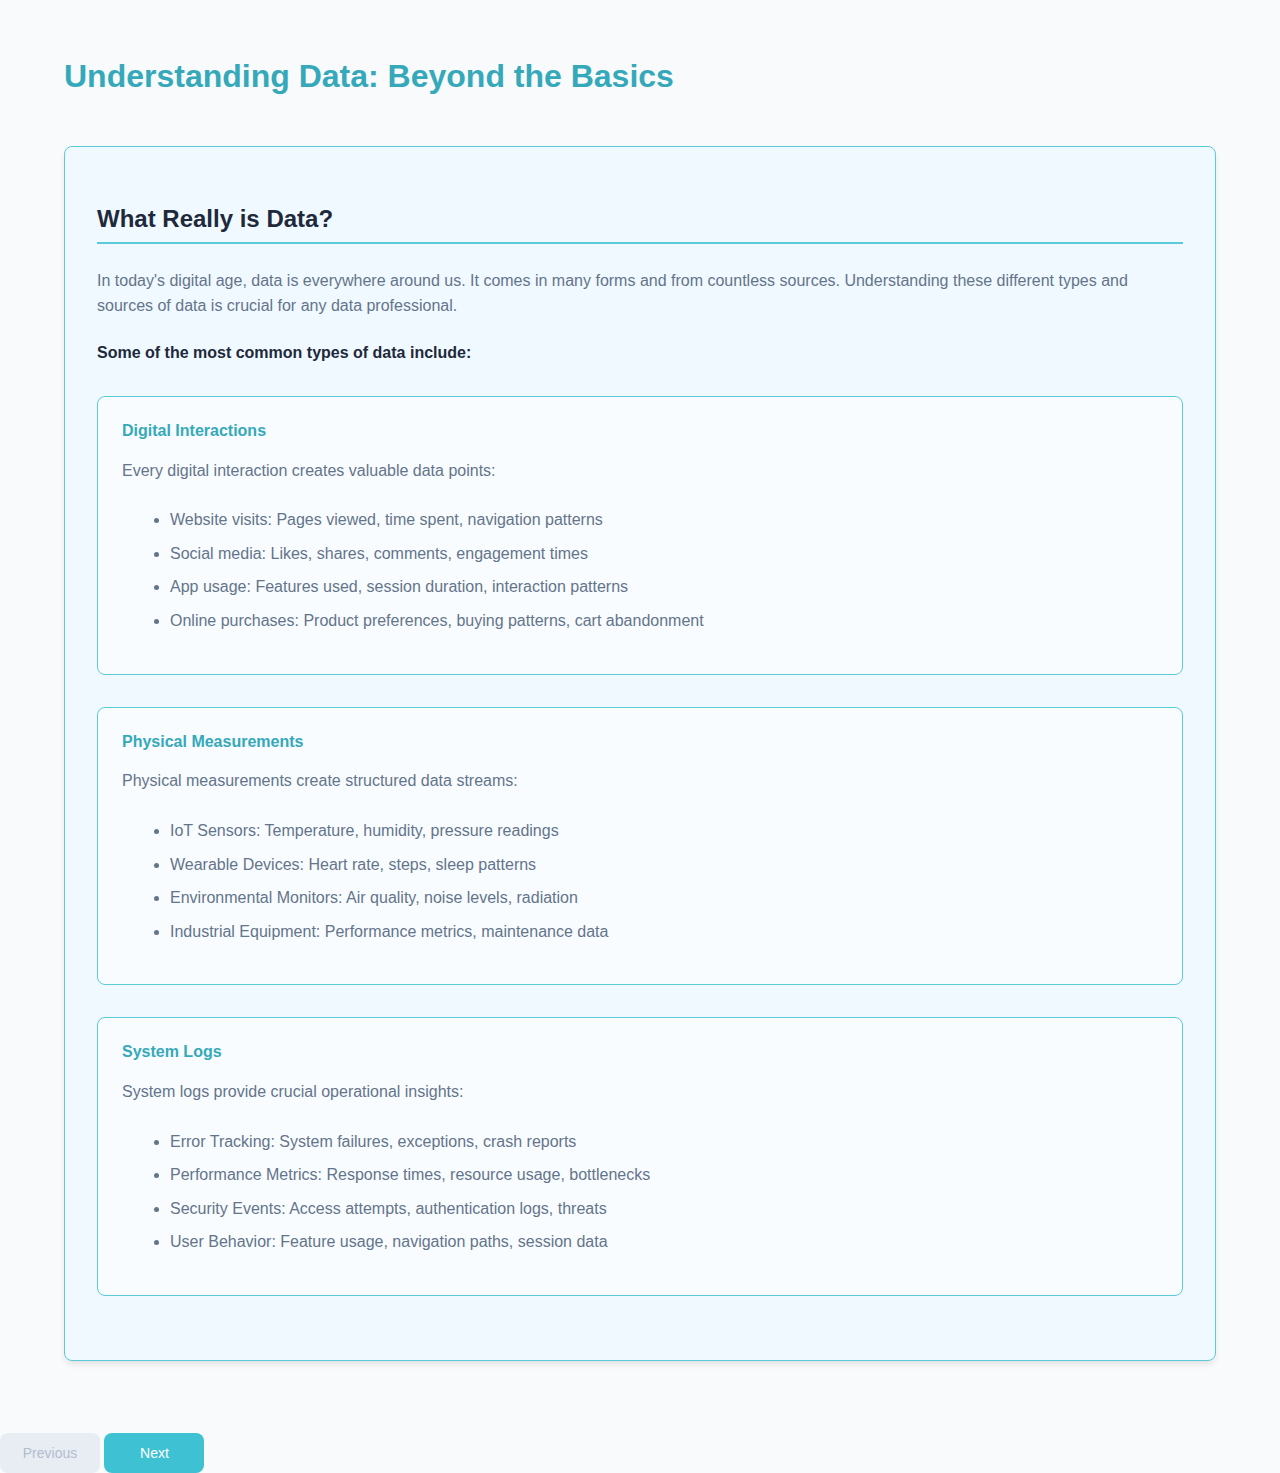
==== course/module1/sections/section1.html @ cb7e7705 "Initial Commit" ====
<!DOCTYPE html>
<html lang="en">
<head>
    <meta charset="UTF-8">
    <meta name="viewport" content="width=device-width, initial-scale=1.0">
    <title>Understanding Data: Beyond the Basics</title>
    <link rel="stylesheet" href="../../shared/styles.css">
</head>
<body>
    <div class="container">
        <!-- Title -->
        <h2>Understanding Data: Beyond the Basics</h2>
        
        <!-- All Sections Container -->
        <div class="sections-container">
            <!-- Introduction Section -->
            <div class="section learning-section" data-section="1">
                <h3 class="section-title">What Really is Data?</h3>
                
                <p>In today's digital age, data is everywhere around us. It comes in many forms and from countless sources. Understanding these different types and sources of data is crucial for any data professional.</p>

                <h4>Some of the most common types of data include:</h4>
                <div class="content-section">
                    <h4>Digital Interactions</h4>
                    <p>Every digital interaction creates valuable data points:</p>
                    <ul>
                        <li>Website visits: Pages viewed, time spent, navigation patterns</li>
                        <li>Social media: Likes, shares, comments, engagement times</li>
                        <li>App usage: Features used, session duration, interaction patterns</li>
                        <li>Online purchases: Product preferences, buying patterns, cart abandonment</li>
                    </ul>
                </div>

                <div class="content-section">
                    <h4>Physical Measurements</h4>
                    <p>Physical measurements create structured data streams:</p>
                    <ul>
                        <li>IoT Sensors: Temperature, humidity, pressure readings</li>
                        <li>Wearable Devices: Heart rate, steps, sleep patterns</li>
                        <li>Environmental Monitors: Air quality, noise levels, radiation</li>
                        <li>Industrial Equipment: Performance metrics, maintenance data</li>
                    </ul>
                </div>

                <div class="content-section">
                    <h4>System Logs</h4>
                    <p>System logs provide crucial operational insights:</p>
                    <ul>
                        <li>Error Tracking: System failures, exceptions, crash reports</li>
                        <li>Performance Metrics: Response times, resource usage, bottlenecks</li>
                        <li>Security Events: Access attempts, authentication logs, threats</li>
                        <li>User Behavior: Feature usage, navigation paths, session data</li>
                    </ul>
                </div>
            </div>
    </div>
    </div>
    <!-- Navigation Buttons -->
    <div class="nav-buttons">
        <button class="nav-button prev" onclick="window.location.href='section1.html'" disabled>Previous</button>
        <button class="nav-button next" onclick="window.location.href='section2.html'">Next</button>
    </div>

    <!-- Scripts -->
    <script src="../../shared/scorm_api.js"></script>
</body>
</html>
---- course/shared/styles.css ----
/* Modern Color Scheme and Variables */
:root {
    --primary-color: #3ec1d3;
    --primary-dark: #35a9b9;
    --primary-light: #5ccbd9;
    --secondary-color: #64748b;
    --accent-color: #ff6b6b;
    --text-color: #1e293b;
    --text-light: #64748b;
    --background-color: #f8fafc;
    --card-background: #ffffff;
    --success-color: #22c55e;
    --error-color: #ef4444;
    --border-radius: 0.5rem;
    --shadow-sm: 0 1px 2px 0 rgb(0 0 0 / 0.05);
    --shadow: 0 4px 6px -1px rgb(0 0 0 / 0.1);
    --max-width: 1200px;
    --header-height: 60px;
}

/* Reset and Base Styles */
*, *::before, *::after {
    box-sizing: border-box;
    margin: 0;
    padding: 0;
}

html {
    font-size: 16px;
    scroll-behavior: smooth;
}

body {
    font-family: 'Inter', -apple-system, BlinkMacSystemFont, 'Segoe UI', Roboto, Oxygen, Ubuntu, Cantarell, sans-serif;
    line-height: 1.6;
    color: var(--text-color);
    background-color: var(--background-color);
    -webkit-font-smoothing: antialiased;
    -moz-osx-font-smoothing: grayscale;
}

/* Typography */
h1, h2, h3, h4, h5, h6 {
    font-weight: 600;
    line-height: 1.3;
    margin-bottom: 1rem;
    color: var(--text-color);
}

h1 {
    font-size: 2.5rem;
    text-align: center;
    margin: 2rem 0;
    color: var(--primary-color);
}

h2 {
    font-size: 2rem;
    margin-top: 2rem;
    color: var(--primary-dark);
}

h3 {
    font-size: 1.5rem;
    margin-top: 1.5rem;
    color: var(--text-color);
}

p {
    margin-bottom: 1.5rem;
    color: var(--text-light);
}

/* Layout and Container */
.container {
    max-width: var(--max-width);
    margin: 0 auto;
    padding: 1.5rem;
    position: relative;
    min-height: 100vh;
    display: flex;
    flex-direction: column;
}

.content-wrapper {
    flex: 1;
    overflow-y: auto;
    padding-bottom: 100px; /* Space for timeline */
}

/* Navigation */
.module-navigation {
    display: none;
}

.navigation {
    display: none;
}

/* Content Sections */
.sections-container {
    display: block;
    width: 100%;
    margin-top: 2rem;
    position: relative;
}

.section {
    display: block;
    width: 100%;
    margin-bottom: 3rem;
    padding: 2rem;
    background-color: var(--card-background);
    border-radius: var(--border-radius);
    box-shadow: var(--shadow);
    position: relative;
}

/* Section Specific Styles */
.learning-section {
    background-color: #f0f9ff;
    border: 1px solid var(--primary-light);
}

.interactive-section {
    background-color: #fff7ed;
    border: 1px solid #fed7aa;
}

.quiz-section {
    background-color: #f0fdf4;
    border: 1px solid #86efac;
}

.section-title {
    font-size: 1.5rem;
    color: var(--text-color);
    margin-bottom: 1.5rem;
    padding-bottom: 0.5rem;
    border-bottom: 2px solid var(--primary-light);
}

/* Key Points */
.key-point {
    background-color: #f0f9ff;
    border-left: 4px solid var(--primary-color);
    padding: 1.5rem;
    margin: 1.5rem 0;
    border-radius: 0 var(--border-radius) var(--border-radius) 0;
}

/* Content Sections */
.content-section {
    margin: 2rem 0;
    padding: 1.5rem;
    background: rgba(255, 255, 255, 0.5);
    border-radius: var(--border-radius);
    border: 1px solid var(--primary-light);
}

.content-section h4 {
    color: var(--primary-dark);
    margin-bottom: 1rem;
}

.content-section ul {
    margin-left: 1.5rem;
}

/* Quiz Elements */
.quiz-question {
    background: white;
    border-radius: var(--border-radius);
    padding: 1.5rem;
    margin: 1.5rem 0;
    box-shadow: var(--shadow-sm);
    border: 1px solid #e2e8f0;
}

.quiz-options {
    display: flex;
    flex-direction: column;
    gap: 1rem;
    margin: 1.5rem 0;
}

.quiz-option {
    display: flex;
    align-items: center;
    gap: 0.5rem;
    padding: 0.75rem;
    border-radius: var(--border-radius);
    border: 1px solid #e2e8f0;
    transition: all 0.2s ease;
}

.quiz-option:hover {
    background-color: #f8fafc;
}

.quiz-option input[type="radio"] {
    width: 1.25rem;
    height: 1.25rem;
}

.quiz-option label {
    flex: 1;
    cursor: pointer;
    font-size: 1rem;
    color: var(--text-color);
}

/* Timeline Navigation */
.timeline-nav {
    position: fixed;
    bottom: 0;
    left: 0;
    right: 0;
    background: white;
    padding: 1rem;
    display: grid;
    grid-template-columns: 100px 1fr 100px;
    align-items: center;
    gap: 1rem;
    box-shadow: 0 -2px 10px rgba(0, 0, 0, 0.1);
    z-index: 1000;
}

.timeline-track {
    height: 2px;
    background: #e2e8f0;
    position: absolute;
    left: 50%;
    transform: translateX(-50%);
    width: calc(100% - 300px);
}

.timeline-dots {
    display: flex;
    justify-content: space-between;
    align-items: center;
    position: relative;
    width: 100%;
    padding: 0 1rem;
}

.timeline-dot {
    width: 12px;
    height: 12px;
    border-radius: 50%;
    background: white;
    border: 2px solid var(--secondary-color);
    cursor: pointer;
    position: relative;
    padding: 0;
    transition: all 0.3s ease;
}

.timeline-dot.active {
    background: var(--primary-color);
    border-color: var(--primary-color);
}

.dot-label {
    position: absolute;
    bottom: 100%;
    left: 50%;
    transform: translateX(-50%);
    background: white;
    padding: 0.5rem;
    border-radius: 4px;
    font-size: 0.875rem;
    white-space: nowrap;
    opacity: 0;
    visibility: hidden;
    transition: all 0.3s ease;
    box-shadow: 0 2px 4px rgba(0, 0, 0, 0.1);
}

.timeline-dot:hover .dot-label {
    opacity: 1;
    visibility: visible;
    bottom: calc(100% + 10px);
}

.nav-button {
    padding: 0.75rem 1rem;
    font-size: 0.875rem;
    font-weight: 500;
    color: white;
    background: var(--primary-color);
    border: none;
    border-radius: var(--border-radius);
    cursor: pointer;
    transition: all 0.3s ease;
    width: 100px;
    text-align: center;
}

.nav-button:hover:not(:disabled) {
    background: var(--primary-dark);
}

.nav-button:disabled {
    background: #e2e8f0;
    color: #94a3b8;
    cursor: not-allowed;
    opacity: 0.7;
}

.nav-button.next {
    grid-column: 3;
    justify-self: end;
}

.nav-button.prev {
    grid-column: 1;
    justify-self: start;
}

/* Progress Bar */
.progress-bar {
    position: fixed;
    bottom: 0;
    left: 0;
    width: 100%;
    height: 0.5rem;
    background-color: #e2e8f0;
    margin: 0;
    overflow: hidden;
    z-index: 1000;
}

.progress {
    height: 100%;
    background-color: var(--primary-color);
    transition: width 0.3s ease;
}

/* Subsection Styling */
.subsection {
    position: relative;
    width: 100%;
    background: #f8fafc;
    border: 2px solid var(--primary-light);
    border-radius: var(--border-radius);
    padding: 1.5rem;
    margin: 1.5rem 0;
    box-shadow: var(--shadow-sm);
    opacity: 1;
    visibility: visible;
}

.subsection-title {
    color: var(--primary-color);
    font-size: 1.25rem;
    font-weight: 600;
    margin-bottom: 1rem;
    padding-bottom: 0.5rem;
    border-bottom: 2px solid var(--primary-light);
}

/* Interactive Elements */
.reflection-box {
    width: 100%;
    min-height: 120px;
    padding: 1rem;
    margin: 1rem 0;
    border: 2px solid #e2e8f0;
    border-radius: var(--border-radius);
    resize: vertical;
    font-family: inherit;
    font-size: 1rem;
    transition: all 0.2s ease;
    background: white;
}

.reflection-box:focus {
    outline: none;
    border-color: var(--primary-color);
    box-shadow: 0 0 0 3px rgba(62, 193, 211, 0.1);
}

.skill-rating {
    display: flex;
    align-items: center;
    gap: 1rem;
    margin: 1.5rem 0;
    padding: 1.5rem;
    background: white;
    border-radius: var(--border-radius);
    border: 1px solid #e2e8f0;
}

.rating-slider {
    flex: 1;
    -webkit-appearance: none;
    height: 0.5rem;
    background: #e2e8f0;
    border-radius: var(--border-radius);
}

.rating-slider::-webkit-slider-thumb {
    -webkit-appearance: none;
    width: 1.5rem;
    height: 1.5rem;
    background: var(--primary-color);
    border-radius: 50%;
    cursor: pointer;
    transition: background-color 0.2s ease;
    box-shadow: var(--shadow-sm);
}

.rating-slider::-moz-range-thumb {
    width: 1.5rem;
    height: 1.5rem;
    background: var(--primary-color);
    border-radius: 50%;
    cursor: pointer;
    transition: background-color 0.2s ease;
    box-shadow: var(--shadow-sm);
}

/* Feedback Styles */
.feedback {
    padding: 1rem;
    border-radius: var(--border-radius);
    margin: 1rem 0;
    display: none;
    animation: fadeIn 0.3s ease;
}

.feedback.correct {
    background-color: #dcfce7;
    color: #166534;
    border: 1px solid #86efac;
}

.feedback.incorrect {
    background-color: #fee2e2;
    color: #991b1b;
    border: 1px solid #fca5a5;
}

/* Lists */
ul, ol {
    margin: 1rem 0;
    padding-left: 1.5rem;
}

li {
    margin-bottom: 0.5rem;
    color: var(--text-light);
}

/* Code Examples */
pre {
    background-color: #1e293b;
    color: #e2e8f0;
    padding: 1.5rem;
    border-radius: var(--border-radius);
    overflow-x: auto;
    margin: 1.5rem 0;
    font-family: 'Fira Code', 'Courier New', Courier, monospace;
    font-size: 0.9rem;
    line-height: 1.5;
}

code {
    font-family: 'Fira Code', 'Courier New', Courier, monospace;
    font-size: 0.9em;
    padding: 0.2em 0.4em;
    background-color: #f1f5f9;
    border-radius: 0.25rem;
}

/* Buttons */
.action-button {
    background-color: var(--primary-color);
    color: white;
    border: none;
    padding: 0.75rem 1.5rem;
    border-radius: var(--border-radius);
    cursor: pointer;
    font-weight: 500;
    transition: all 0.2s ease;
    margin: 1rem 0;
}

.action-button:hover {
    background-color: var(--primary-dark);
    transform: translateY(-1px);
}

/* Animations */
@keyframes fadeIn {
    from { 
        opacity: 0;
        transform: translateY(10px);
    }
    to { 
        opacity: 1;
        transform: translateY(0);
    }
}

/* Responsive Design */
@media (max-width: 1024px) {
    html {
        font-size: 15px;
    }

    .container {
        padding: 0 1rem;
    }
}

@media (max-width: 768px) {
    html {
        font-size: 14px;
    }

    h1 {
        font-size: 2rem;
    }

    h2 {
        font-size: 1.75rem;
    }

    .module-navigation {
        grid-template-columns: 1fr;
    }

    .navigation {
        flex-direction: column;
    }

    .nav-button {
        width: 100%;
    }

    .section {
        padding: 1.5rem;
    }

    .subsection {
        padding: 1rem;
    }
}

@media (max-width: 480px) {
    html {
        font-size: 13px;
    }

    h1 {
        font-size: 1.75rem;
    }

    .container {
        padding: 0 0.75rem;
    }

    .section {
        padding: 1rem;
    }

    .subsection {
        padding: 0.75rem;
    }
}

/* Print Styles */
@media print {
    .nav-buttons, 
    .progress-bar,
    .module-navigation {
        display: none;
    }

    .section {
        break-inside: avoid;
        box-shadow: none;
        border: 1px solid #e2e8f0;
    }

    .subsection {
        break-inside: avoid;
        border: 1px solid #e2e8f0;
        box-shadow: none;
    }

    body {
        background: white;
    }

    h1 {
        font-size: 24pt;
        color: #000;
    }

    h2 {
        font-size: 20pt;
        color: #000;
    }

    h3 {
        font-size: 16pt;
    }

    p, li {
        font-size: 12pt;
    }
}

/* Flipcard Styles */
.flipcard-container {
    position: relative;
    width: 100%;
    margin: 20px 0;
    min-height: 250px;
}

.flipcard {
    position: relative;
    width: 100%;
    min-height: 250px;
    cursor: pointer;
    transform-style: preserve-3d;
    transition: transform 0.6s;
    margin-bottom: 2rem;
}

.flipcard.flipped {
    transform: rotateY(180deg);
}

.flipcard-front, .flipcard-back {
    position: absolute;
    width: 100%;
    min-height: 250px;
    height: 100%;
    backface-visibility: hidden;
    padding: 20px;
    border-radius: 8px;
    background: #fff;
    box-shadow: 0 4px 8px rgba(0, 0, 0, 0.1);
}

.flipcard-front {
    background: linear-gradient(145deg, var(--primary-color), var(--primary-dark));
    color: white;
    z-index: 1;
}

.flipcard-back {
    background: #f8f9fa;
    transform: rotateY(180deg);
    overflow-y: auto;
}

.flipcard-title {
    font-size: 1.2em;
    margin-bottom: 10px;
    color: inherit;
}

.flipcard-preview {
    font-size: 0.9em;
    color: inherit;
    margin-bottom: 30px;
}

.flipcard-content {
    font-size: 0.9em;
    color: #333;
    line-height: 1.6;
    padding: 15px;
}

.flip-instruction {
    position: absolute;
    bottom: 10px;
    right: 10px;
    font-size: 0.8em;
    opacity: 0.8;
}
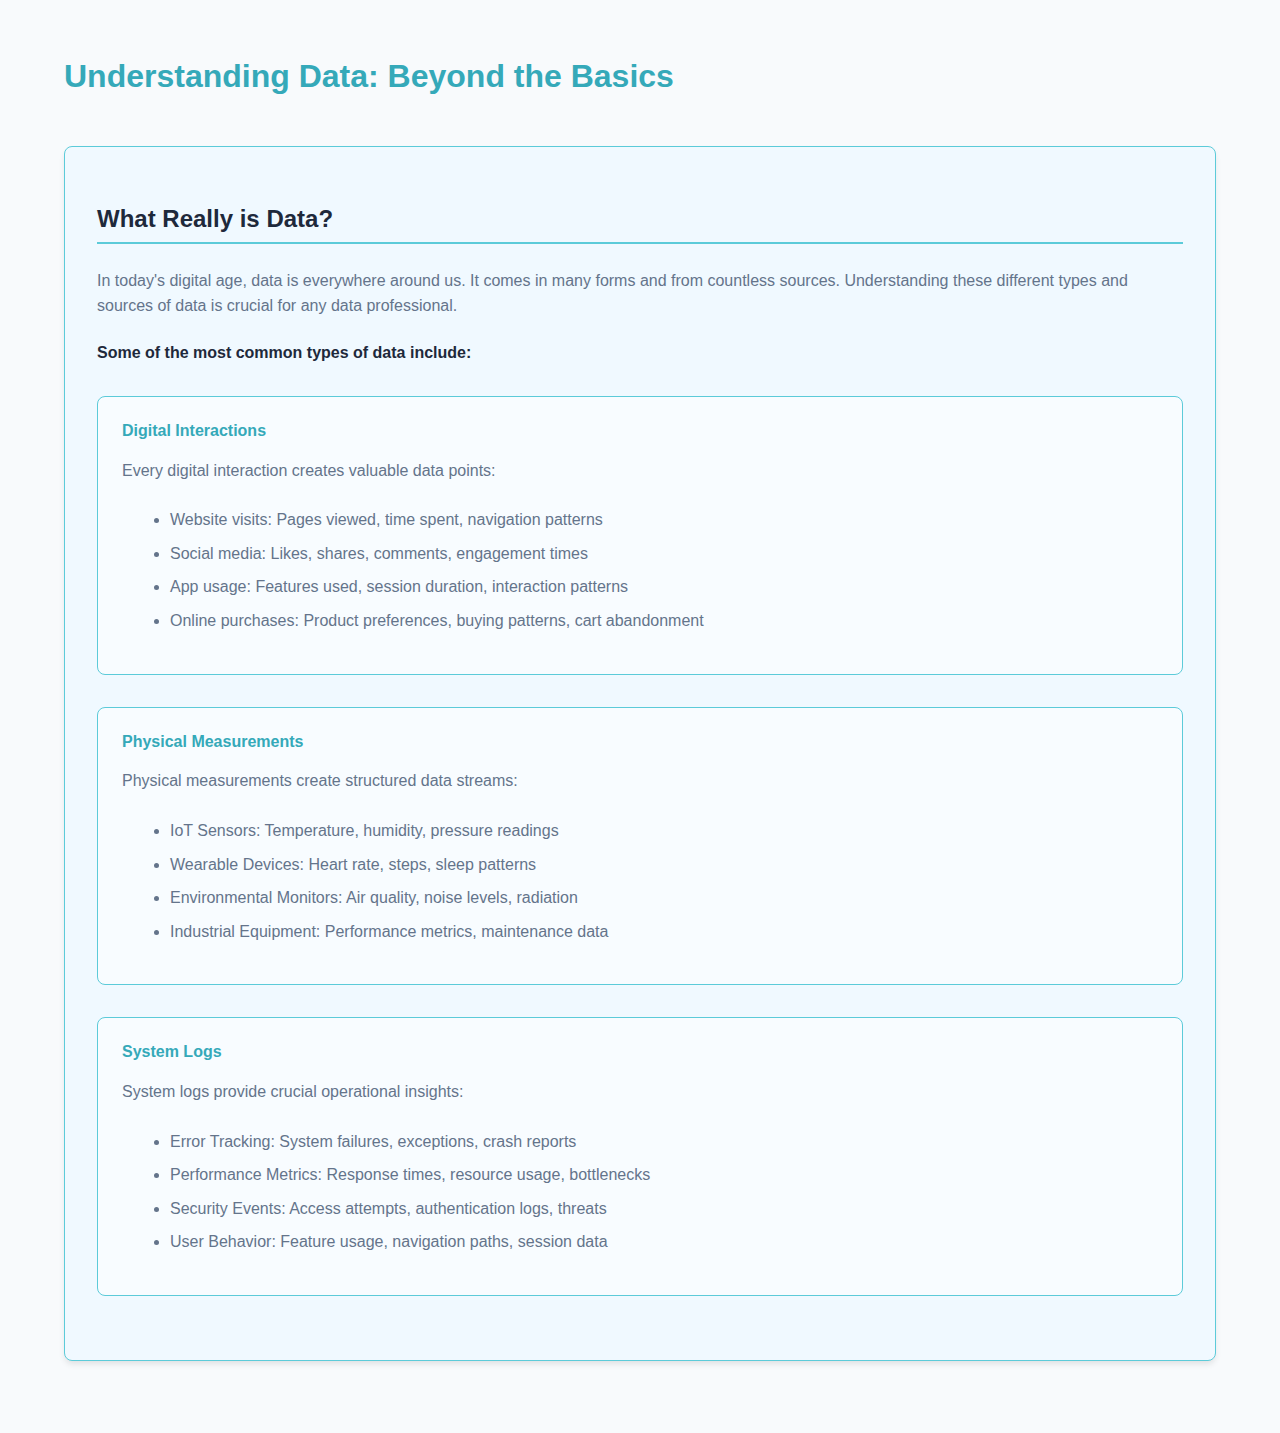
==== commit 5359b27a: "working state" ====
--- a/course/module1/sections/section1.html
+++ b/course/module1/sections/section1.html
@@ -55,12 +55,6 @@
             </div>
     </div>
     </div>
-    <!-- Navigation Buttons -->
-    <div class="nav-buttons">
-        <button class="nav-button prev" onclick="window.location.href='section1.html'" disabled>Previous</button>
-        <button class="nav-button next" onclick="window.location.href='section2.html'">Next</button>
-    </div>
-
     <!-- Scripts -->
     <script src="../../shared/scorm_api.js"></script>
 </body>
--- a/course/shared/styles.css
+++ b/course/shared/styles.css
@@ -324,15 +324,13 @@
     bottom: 0;
     left: 0;
     width: 100%;
-    height: 0.5rem;
+    height: 10px;
     background-color: #e2e8f0;
-    margin: 0;
-    overflow: hidden;
-    z-index: 1000;
 }
 
 .progress {
     height: 100%;
+    width: 0%;
     background-color: var(--primary-color);
     transition: width 0.3s ease;
 }
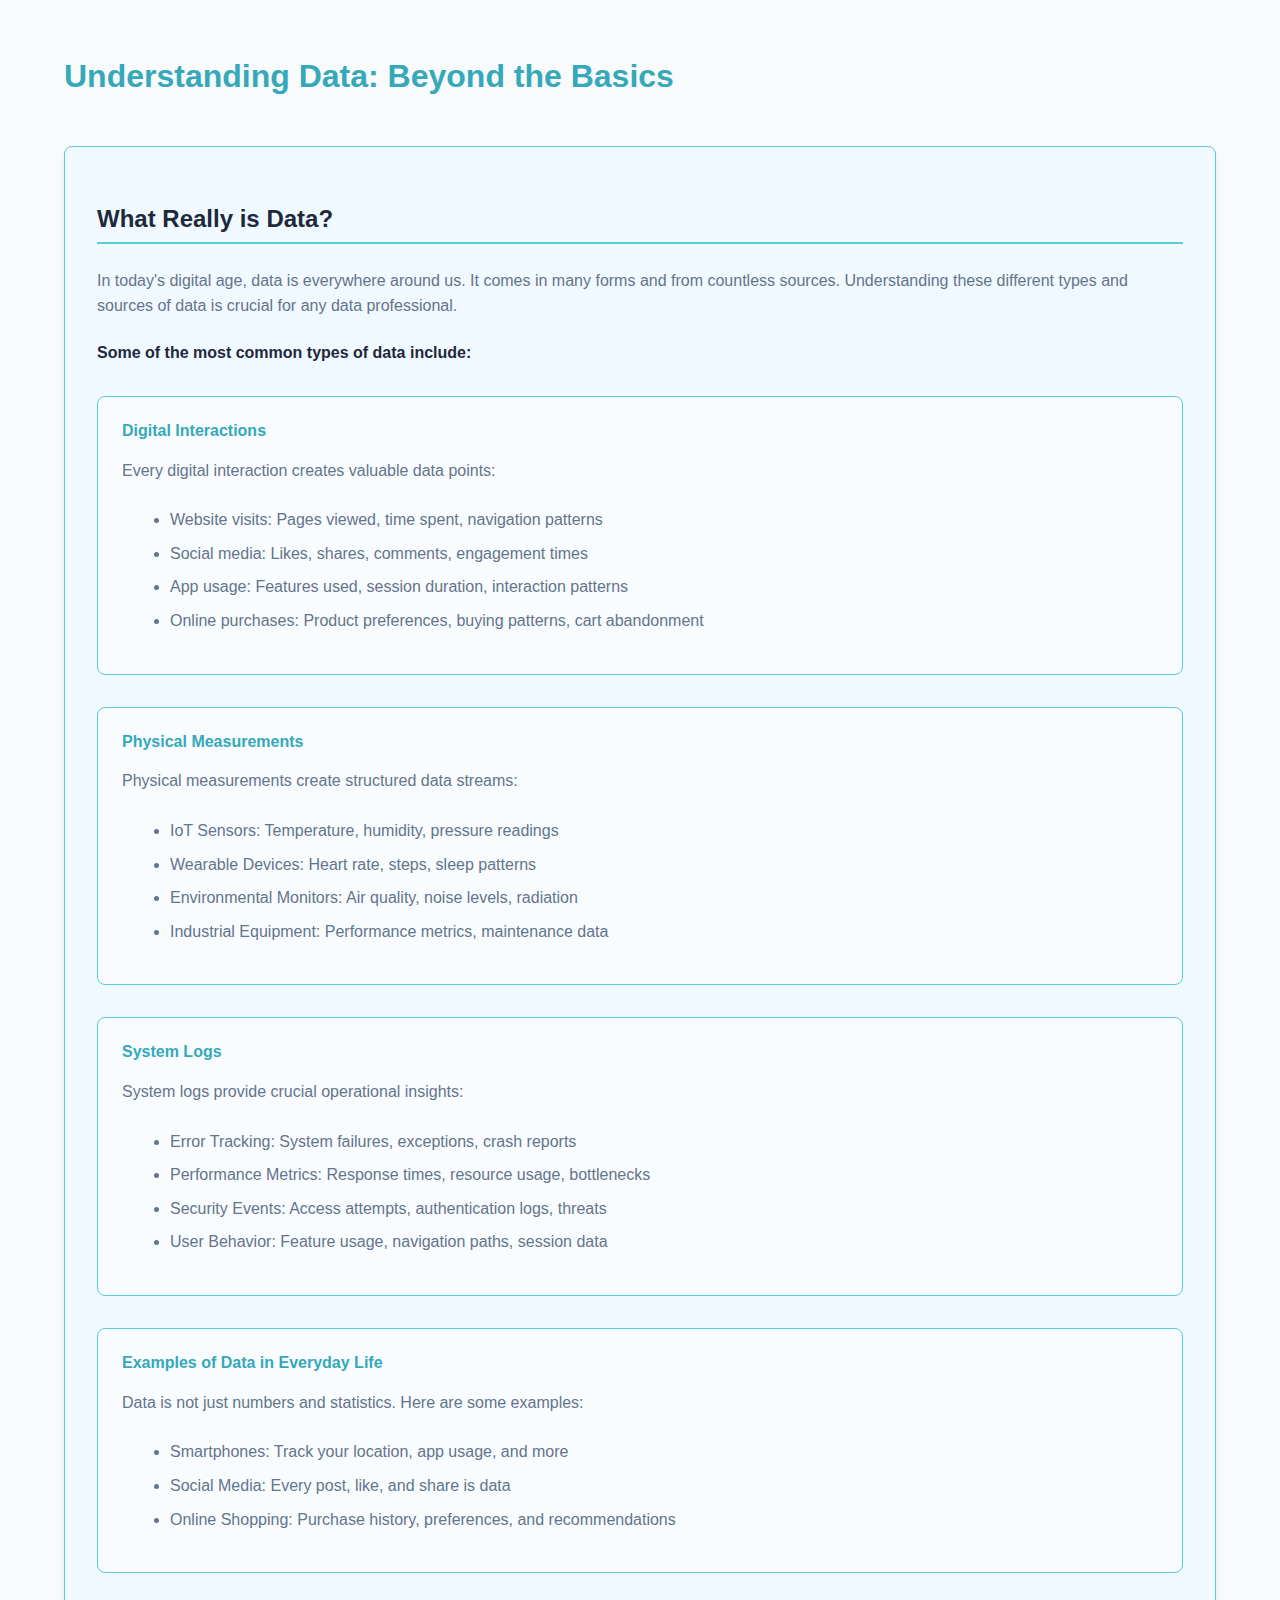
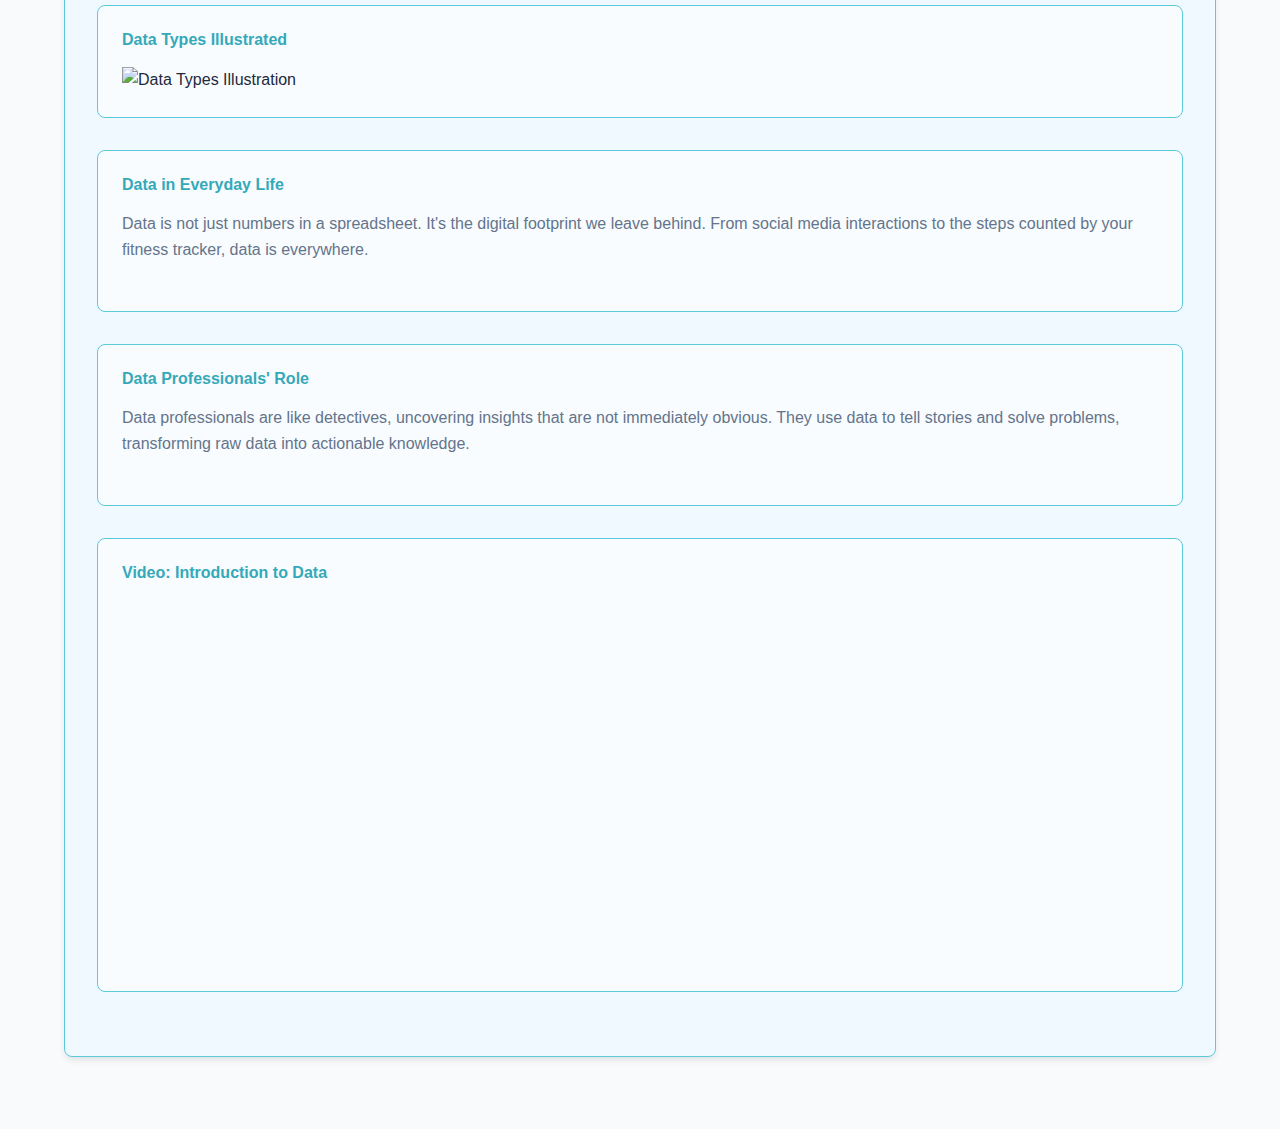
==== commit ce5041f0: "Embedded youtube video" ====
--- a/course/module1/sections/section1.html
+++ b/course/module1/sections/section1.html
@@ -52,6 +52,32 @@
                         <li>User Behavior: Feature usage, navigation paths, session data</li>
                     </ul>
                 </div>
+
+                <div class="content-section">
+                    <h4>Examples of Data in Everyday Life</h4>
+                    <p>Data is not just numbers and statistics. Here are some examples:</p>
+                    <ul>
+                        <li>Smartphones: Track your location, app usage, and more</li>
+                        <li>Social Media: Every post, like, and share is data</li>
+                        <li>Online Shopping: Purchase history, preferences, and recommendations</li>
+                    </ul>
+                </div>
+                <div class="content-section">
+                    <h4>Data Types Illustrated</h4>
+                    <img src="../../images/data_types.png" alt="Data Types Illustration">
+                </div>
+                <div class="content-section">
+                    <h4>Data in Everyday Life</h4>
+                    <p>Data is not just numbers in a spreadsheet. It's the digital footprint we leave behind. From social media interactions to the steps counted by your fitness tracker, data is everywhere.</p>
+                </div>
+                <div class="content-section">
+                    <h4>Data Professionals' Role</h4>
+                    <p>Data professionals are like detectives, uncovering insights that are not immediately obvious. They use data to tell stories and solve problems, transforming raw data into actionable knowledge.</p>
+                </div>
+                <div class="content-section">
+                    <h4>Video: Introduction to Data</h4>
+                    <iframe width="640" height="360" src="https://www.youtube.com/embed/5P0r2dxjbVU?start=11&end=611" title="How to think like a Data Analyst? | Becoming a Data Analyst" frameborder="0" allow="accelerometer; autoplay; clipboard-write; encrypted-media; gyroscope; picture-in-picture; web-share" referrerpolicy="strict-origin-when-cross-origin" allowfullscreen></iframe>
+                </div>
             </div>
     </div>
     </div>
